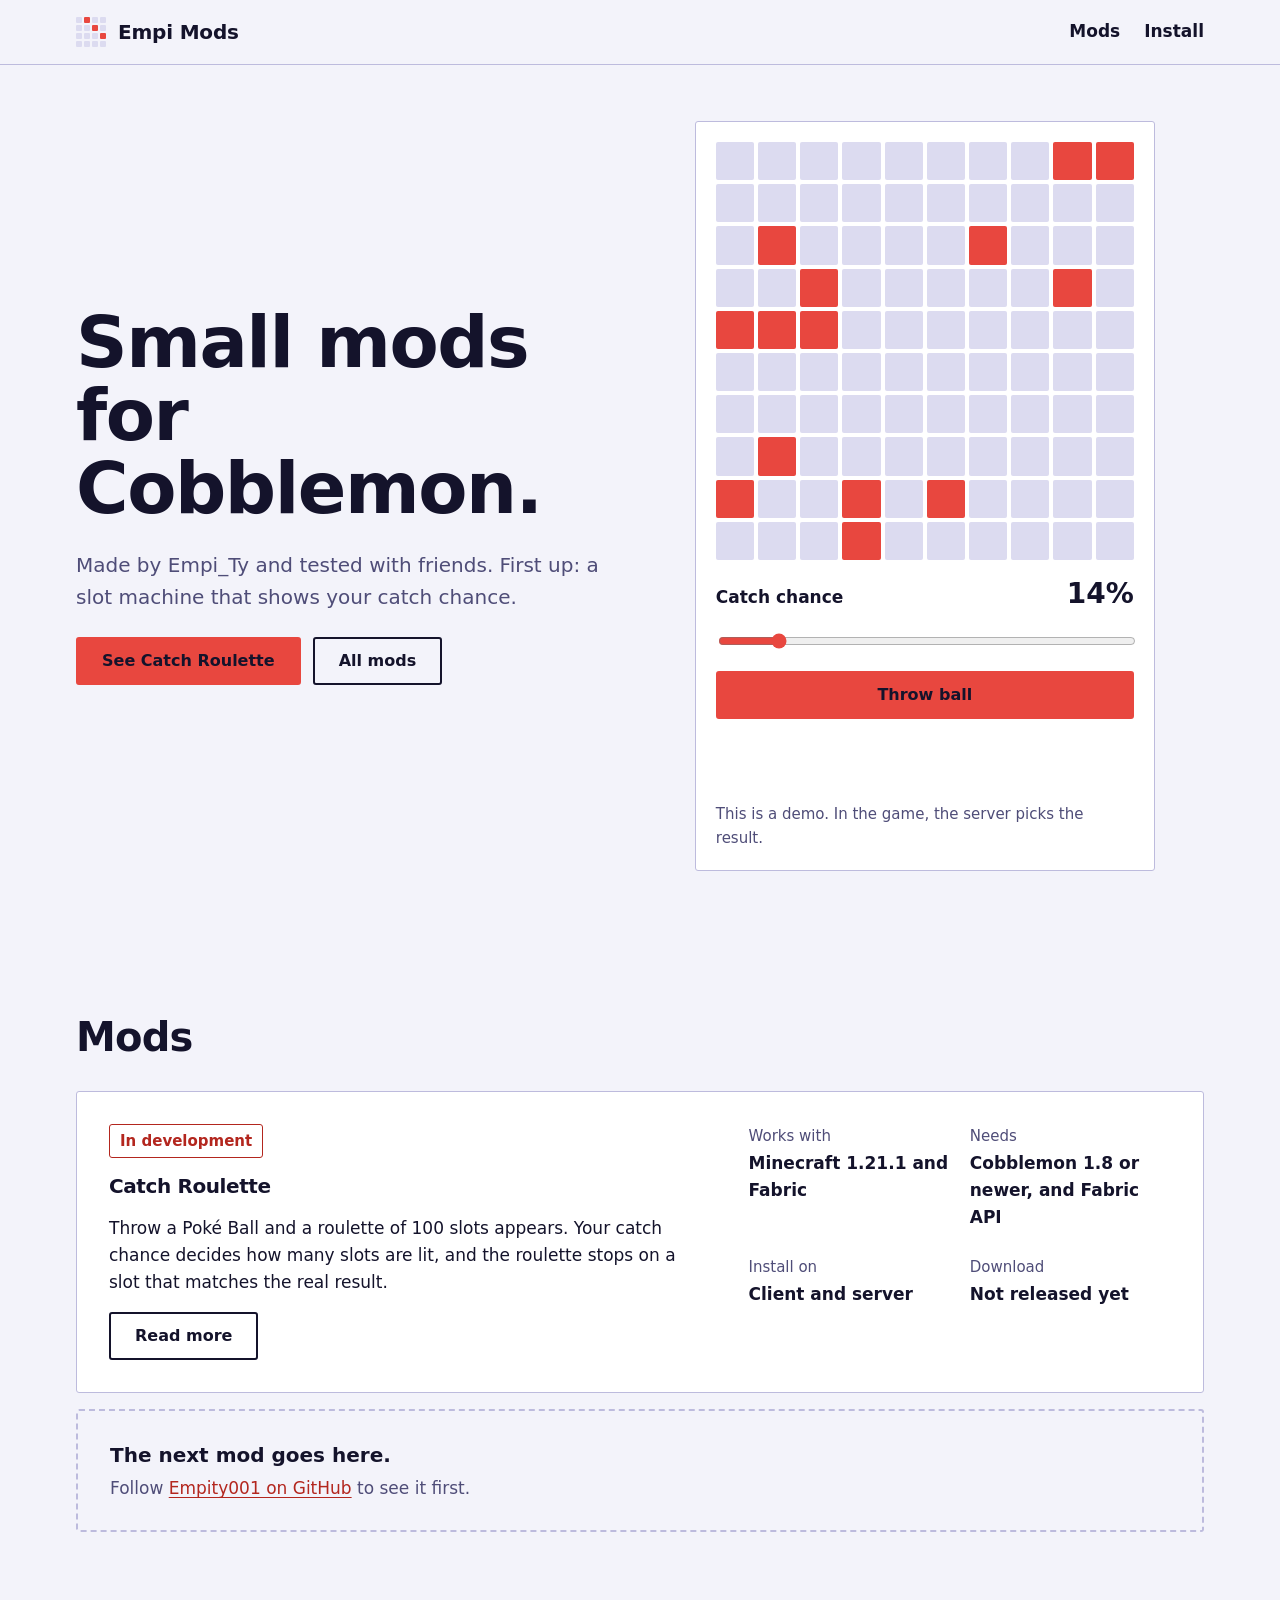
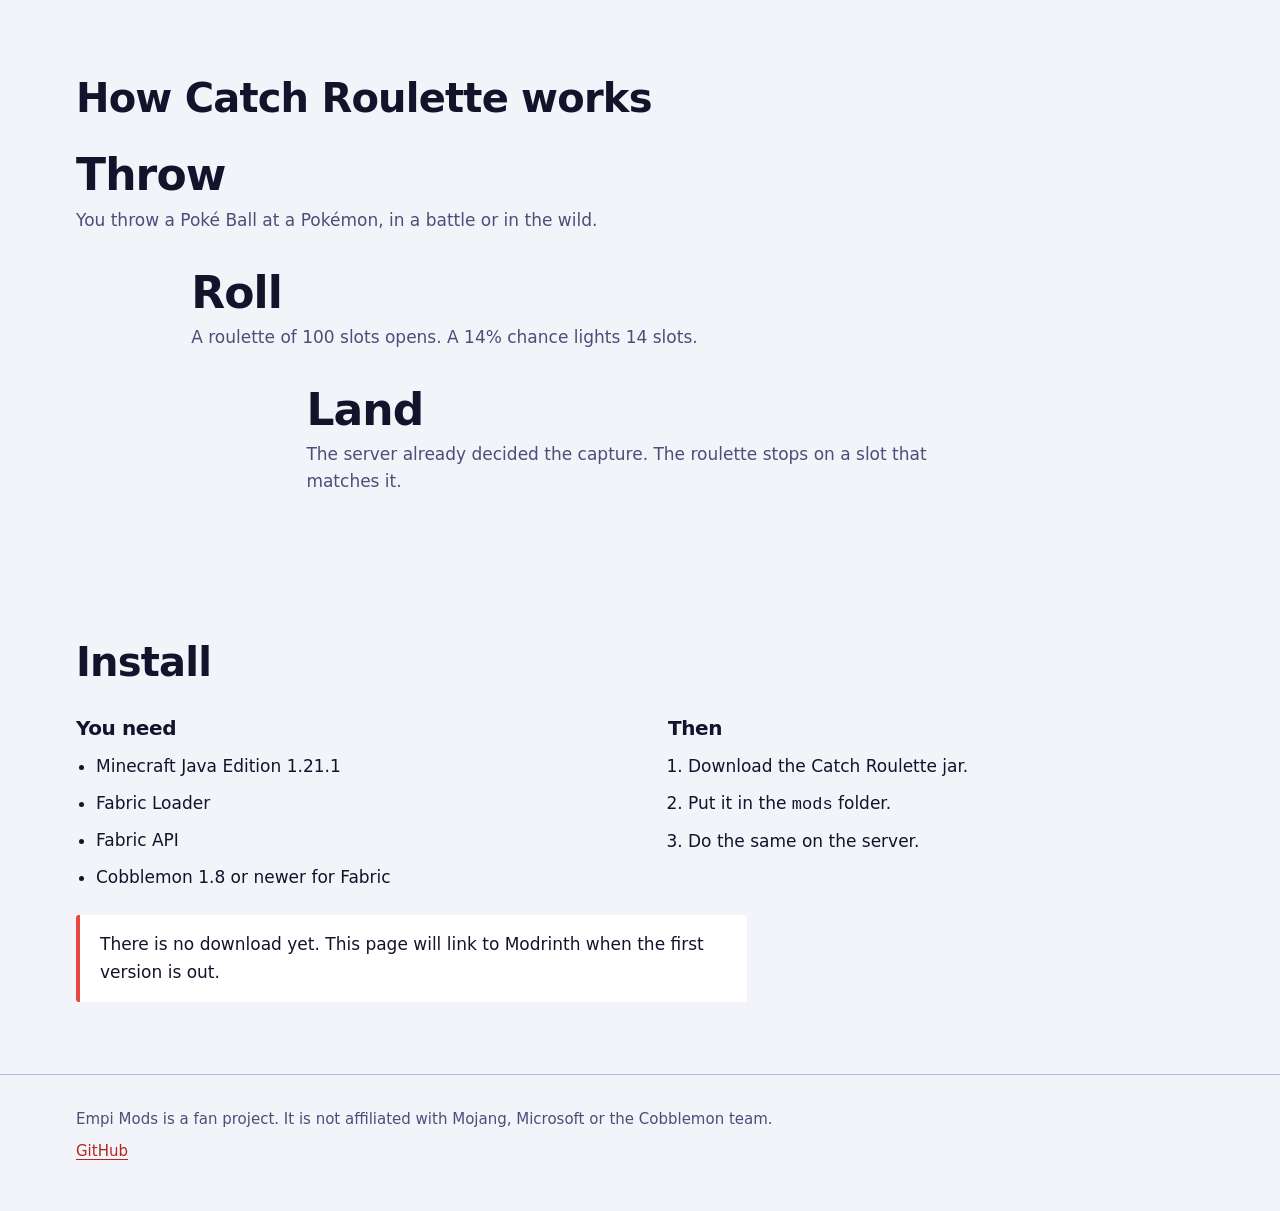
==== index.html @ 5851043d "Initial commit: Empi Mods static site Home, Catch Roulette page, shared CSS and the roulette demo.  " ====
<!doctype html>
<html lang="en">
<head>
  <meta charset="utf-8">
  <meta name="viewport" content="width=device-width, initial-scale=1">
  <title>Empi Mods</title>
  <meta name="description" content="Small Minecraft mods for Cobblemon, made by Empi_Ty and tested with friends.">
  <meta name="color-scheme" content="dark light">
  <link rel="stylesheet" href="css/site.css">
</head>
<body>
  <a class="skip" href="#main">Skip to content</a>

  <header class="nav">
    <div class="wrap nav__row">
      <a class="brand" href="index.html">
        <span class="brand__mark" aria-hidden="true"><i></i><i></i><i></i><i></i><i></i><i></i><i></i><i></i><i></i><i></i><i></i><i></i><i></i><i></i><i></i><i></i></span>
        Empi Mods
      </a>
      <nav aria-label="Main">
        <a href="#mods">Mods</a>
        <a href="#install">Install</a>
      </nav>
    </div>
  </header>

  <main id="main">
    <div class="wrap hero">
      <div class="hero__copy">
        <h1>Small mods for Cobblemon.</h1>
        <p class="lede">Made by Empi_Ty and tested with friends. First up: a slot machine that shows your catch chance.</p>
        <div class="actions">
          <a class="btn btn--primary" href="mods/catch-roulette.html">See Catch Roulette</a>
          <a class="btn" href="#mods">All mods</a>
        </div>
      </div>

      <div class="roulette" data-roulette>
        <div class="roulette__board" role="img" aria-label="Roulette with 100 slots, 14 of them lit"></div>
        <div class="roulette__panel">
          <div class="roulette__row">
            <label for="chance-home">Catch chance</label>
            <output for="chance-home">14%</output>
          </div>
          <input id="chance-home" type="range" min="1" max="100" value="14">
          <button class="btn btn--primary" type="button">Throw ball</button>
          <p class="roulette__result" aria-live="polite"></p>
          <p class="roulette__hint">This is a demo. In the game, the server picks the result.</p>
        </div>
      </div>
    </div>

    <section class="section" id="mods">
      <div class="wrap">
        <h2>Mods</h2>

        <article class="feature">
          <div class="feature__main">
            <span class="status">In development</span>
            <h3>Catch Roulette</h3>
            <p class="prose">Throw a Poké Ball and a roulette of 100 slots appears. Your catch chance decides how many slots are lit, and the roulette stops on a slot that matches the real result.</p>
            <a class="btn" href="mods/catch-roulette.html">Read more</a>
          </div>
          <dl class="facts">
            <div><dt>Works with</dt><dd>Minecraft 1.21.1 and Fabric</dd></div>
            <div><dt>Needs</dt><dd>Cobblemon 1.8 or newer, and Fabric API</dd></div>
            <div><dt>Install on</dt><dd>Client and server</dd></div>
            <div><dt>Download</dt><dd>Not released yet</dd></div>
          </dl>
        </article>

        <div class="next">
          <strong>The next mod goes here.</strong>
          <p class="muted">Follow <a href="https://github.com/Empity001">Empity001 on GitHub</a> to see it first.</p>
        </div>
      </div>
    </section>

    <section class="section" id="how">
      <div class="wrap">
        <h2>How Catch Roulette works</h2>
        <ol class="stairs">
          <li>
            <h3>Throw</h3>
            <p>You throw a Poké Ball at a Pokémon, in a battle or in the wild.</p>
          </li>
          <li>
            <h3>Roll</h3>
            <p>A roulette of 100 slots opens. A 14% chance lights 14 slots.</p>
          </li>
          <li>
            <h3>Land</h3>
            <p>The server already decided the capture. The roulette stops on a slot that matches it.</p>
          </li>
        </ol>
      </div>
    </section>

    <section class="section" id="install">
      <div class="wrap">
        <h2>Install</h2>
        <div class="install">
          <div>
            <h3>You need</h3>
            <ul>
              <li>Minecraft Java Edition 1.21.1</li>
              <li>Fabric Loader</li>
              <li>Fabric API</li>
              <li>Cobblemon 1.8 or newer for Fabric</li>
            </ul>
          </div>
          <div>
            <h3>Then</h3>
            <ol>
              <li>Download the Catch Roulette jar.</li>
              <li>Put it in the <code>mods</code> folder.</li>
              <li>Do the same on the server.</li>
            </ol>
          </div>
        </div>
        <p class="note">There is no download yet. This page will link to Modrinth when the first version is out.</p>
      </div>
    </section>
  </main>

  <footer class="footer">
    <div class="wrap">
      <p>Empi Mods is a fan project. It is not affiliated with Mojang, Microsoft or the Cobblemon team.</p>
      <p><a href="https://github.com/Empity001">GitHub</a></p>
    </div>
  </footer>

  <script src="js/roulette.js"></script>
</body>
</html>
---- css/site.css ----
/* Empi Mods: one theme per visitor (follows the system), one accent, one corner radius. */

:root {
  --bg: #14132b;
  --surface: #1d1c3d;
  --cell: #2b2a5a;
  --line: #3a386e;
  --text: #eceBf8;
  --muted: #b0aed2;
  --accent: #e8473f;
  --accent-ink: #14132b;
  --accent-text: #f0625a;
  --radius: 3px;
  --wrap: 1160px;
  --display: "Bahnschrift", "Arial Narrow", "Segoe UI", system-ui, sans-serif;
  --body: system-ui, -apple-system, "Segoe UI", Roboto, sans-serif;
  color-scheme: dark;
}

@media (prefers-color-scheme: light) {
  :root {
    --bg: #f3f3fa;
    --surface: #ffffff;
    --cell: #dcdbf0;
    --line: #bdbbdd;
    --text: #14132b;
    --muted: #4f4d78;
    --accent-text: #b3261e;
    color-scheme: light;
  }
}

*,
*::before,
*::after { box-sizing: border-box; }

html { scroll-behavior: smooth; }

body {
  margin: 0;
  background: var(--bg);
  color: var(--text);
  font-family: var(--body);
  font-size: 1.0625rem;
  line-height: 1.6;
  -webkit-font-smoothing: antialiased;
}

img, svg { max-width: 100%; }

a { color: var(--accent-text); text-underline-offset: 3px; }
a:hover { text-decoration-thickness: 2px; }

:focus-visible {
  outline: 3px solid var(--accent-text);
  outline-offset: 3px;
  border-radius: var(--radius);
}

.skip {
  position: absolute;
  left: 16px;
  top: -64px;
  padding: 8px 14px;
  background: var(--accent);
  color: var(--accent-ink);
  font-weight: 700;
  border-radius: var(--radius);
  z-index: 10;
}
.skip:focus { top: 12px; }

.wrap {
  width: 100%;
  max-width: var(--wrap);
  margin-inline: auto;
  padding-inline: 16px;
}

/* Navigation: always one line, 64px tall */

.nav {
  border-bottom: 1px solid var(--line);
}
.nav__row {
  display: flex;
  align-items: center;
  justify-content: space-between;
  height: 64px;
}
.nav nav { display: flex; gap: 24px; }
.nav nav a {
  color: var(--text);
  text-decoration: none;
  font-weight: 600;
}
.nav nav a:hover { color: var(--accent-text); }

.brand {
  display: inline-flex;
  align-items: center;
  gap: 12px;
  color: var(--text);
  text-decoration: none;
  font-family: var(--display);
  font-weight: 700;
  font-size: 1.25rem;
  letter-spacing: -0.01em;
}
.brand:hover { color: var(--text); }
.brand__mark {
  display: grid;
  grid-template-columns: repeat(4, 6px);
  gap: 2px;
}
.brand__mark i {
  width: 6px;
  height: 6px;
  background: var(--cell);
  border-radius: 1px;
}
.brand__mark i:nth-child(2),
.brand__mark i:nth-child(7),
.brand__mark i:nth-child(12) { background: var(--accent); }

/* Buttons */

.btn {
  display: inline-flex;
  align-items: center;
  justify-content: center;
  min-height: 48px;
  padding: 0 24px;
  border: 2px solid var(--text);
  border-radius: var(--radius);
  background: transparent;
  color: var(--text);
  font: 700 1rem/1 var(--body);
  text-decoration: none;
  white-space: nowrap;
  cursor: pointer;
  transition: transform 0.12s ease, background-color 0.12s ease;
}
.btn:hover { background: var(--surface); }
.btn:active { transform: translateY(1px) scale(0.98); }
.btn--primary {
  background: var(--accent);
  border-color: var(--accent);
  color: var(--accent-ink);
}
.btn--primary:hover { background: var(--accent); filter: brightness(1.08); }
.btn[disabled] { opacity: 0.55; cursor: progress; }

.actions { display: flex; flex-wrap: wrap; gap: 12px; }

/* Type */

h1, h2, h3 {
  font-family: var(--display);
  font-weight: 700;
  letter-spacing: -0.02em;
  margin: 0;
}
h1 { font-size: clamp(2.5rem, 5.6vw, 4.5rem); line-height: 1.02; }
h2 { font-size: clamp(1.75rem, 3.4vw, 2.5rem); line-height: 1.1; }
h3 { font-size: 1.25rem; line-height: 1.25; }
p { margin: 0; }
.lede { font-size: 1.25rem; color: var(--muted); max-width: 46ch; }
.prose { max-width: 62ch; }
.prose p + p { margin-top: 1em; }
.muted { color: var(--muted); }

/* Hero */

.hero {
  display: grid;
  grid-template-columns: minmax(0, 1.05fr) minmax(0, 0.95fr);
  gap: 56px;
  align-items: center;
  padding-block: 56px 72px;
}
.hero__copy { display: grid; gap: 24px; justify-items: start; }

/* Sections */

.section { padding-block: 72px; }
.section > .wrap > h2 { margin-bottom: 32px; }

/* Featured mod */

.feature {
  display: grid;
  grid-template-columns: minmax(0, 7fr) minmax(0, 5fr);
  gap: 48px;
  align-items: start;
  padding: 32px;
  background: var(--surface);
  border: 1px solid var(--line);
  border-radius: var(--radius);
}
.feature__main { display: grid; gap: 16px; justify-items: start; }
.status {
  display: inline-block;
  padding: 4px 10px;
  border: 1px solid var(--accent-text);
  border-radius: var(--radius);
  color: var(--accent-text);
  font-weight: 700;
  font-size: 0.9375rem;
}
.facts { display: grid; grid-template-columns: 1fr 1fr; gap: 24px 20px; margin: 0; }
.facts div { display: grid; gap: 2px; align-content: start; }
.facts dt { color: var(--muted); font-size: 0.9375rem; }
.facts dd { margin: 0; font-weight: 600; }

.next {
  margin-top: 16px;
  padding: 28px 32px;
  border: 2px dashed var(--line);
  border-radius: var(--radius);
  display: grid;
  gap: 4px;
}
.next strong { font-family: var(--display); font-size: 1.25rem; }

/* How it works: a staircase, because it is a sequence */

.stairs { display: grid; gap: 36px; }
.stairs li { list-style: none; max-width: 60ch; }
.stairs { padding: 0; margin: 0; }
.stairs h3 { font-size: clamp(1.75rem, 3.6vw, 2.75rem); line-height: 1.05; }
.stairs p { margin-top: 8px; color: var(--muted); }
.stairs li:nth-child(2) { margin-left: clamp(0px, 9vw, 140px); }
.stairs li:nth-child(3) { margin-left: clamp(0px, 18vw, 280px); }

/* Install */

.install {
  display: grid;
  grid-template-columns: minmax(0, 1fr) minmax(0, 1fr);
  gap: 56px;
}
.install h3 { margin-bottom: 12px; }
.install ol, .install ul { margin: 0; padding-left: 1.25rem; display: grid; gap: 10px; }
.note {
  margin-top: 24px;
  padding: 16px 20px;
  border-left: 4px solid var(--accent);
  background: var(--surface);
  border-radius: var(--radius);
  max-width: 62ch;
}

/* Mod page */

.mod-head { display: grid; gap: 16px; justify-items: start; padding-block: 48px 32px; }
.crumb { color: var(--muted); font-size: 0.9375rem; }
.demo-block {
  display: grid;
  grid-template-columns: minmax(0, 1fr);
  justify-items: center;
  padding-block: 16px 56px;
}
.limits { display: grid; gap: 14px; max-width: 62ch; margin: 0; padding-left: 1.25rem; }
.empty {
  padding: 24px 28px;
  border: 2px dashed var(--line);
  border-radius: var(--radius);
  max-width: 62ch;
}

/* Footer */

.footer {
  border-top: 1px solid var(--line);
  padding-block: 32px 48px;
  color: var(--muted);
  font-size: 0.9375rem;
}
.footer .wrap { display: grid; gap: 8px; }

/* Roulette */

.roulette {
  display: grid;
  gap: 20px;
  width: 100%;
  max-width: 460px;
  padding: 20px;
  background: var(--surface);
  border: 1px solid var(--line);
  border-radius: var(--radius);
}
.roulette__board {
  display: grid;
  grid-template-columns: repeat(10, 1fr);
  gap: 4px;
}
.roulette__cell {
  aspect-ratio: 1;
  background: var(--cell);
  border-radius: 2px;
  transition: background-color 0.18s ease;
}
.roulette__cell.is-caught { background: var(--accent); }
.roulette__cell.is-lit { background: var(--text); box-shadow: 0 0 0 2px var(--text); z-index: 1; }
.roulette__cell.is-caught.is-lit { background: var(--accent); box-shadow: 0 0 0 3px var(--text); }
.roulette__cell.is-final { box-shadow: 0 0 0 3px var(--text); background: var(--text); }
.roulette__cell.is-caught.is-final { background: var(--accent); }

.roulette__panel { display: grid; gap: 14px; }
.roulette__row { display: flex; align-items: baseline; justify-content: space-between; gap: 12px; }
.roulette__row label { font-weight: 600; }
.roulette__row output {
  font-family: var(--display);
  font-weight: 700;
  font-size: 1.75rem;
  line-height: 1;
}
.roulette input[type="range"] { width: 100%; accent-color: var(--accent); height: 28px; }
.roulette__result { min-height: 3.2em; font-weight: 600; }
.roulette__hint { color: var(--muted); font-size: 0.9375rem; }

/* Narrow screens: everything collapses to one column */

@media (max-width: 880px) {
  .hero { grid-template-columns: 1fr; gap: 40px; padding-block: 40px 56px; }
  .feature { grid-template-columns: 1fr; gap: 32px; padding: 24px; }
  .install { grid-template-columns: 1fr; gap: 40px; }
  .section { padding-block: 56px; }
  .stairs li:nth-child(2), .stairs li:nth-child(3) { margin-left: 0; }
  .btn { white-space: normal; text-align: center; }
}

@media (max-width: 420px) {
  .facts { grid-template-columns: 1fr; }
  .roulette { padding: 14px; }
  .nav nav { gap: 16px; }
}

@media (prefers-reduced-motion: reduce) {
  html { scroll-behavior: auto; }
  *, *::before, *::after { transition: none !important; animation: none !important; }
}
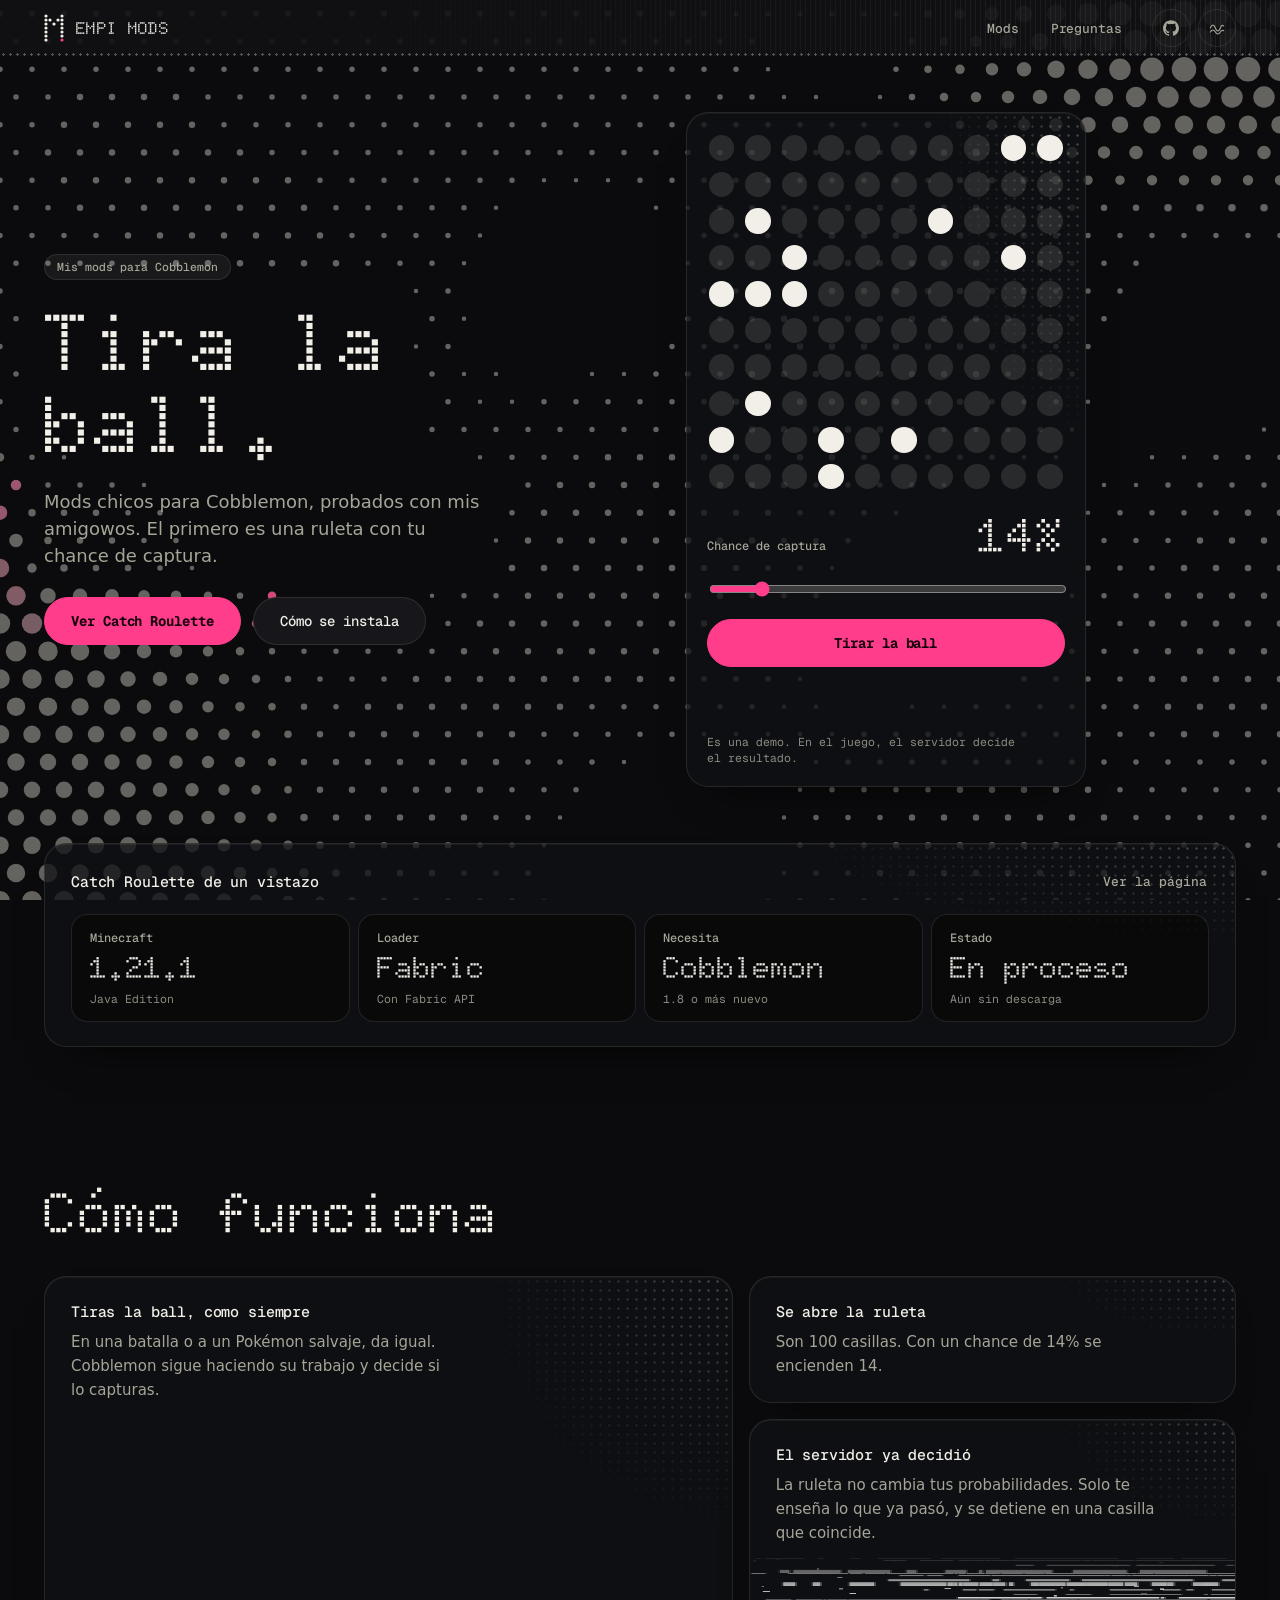
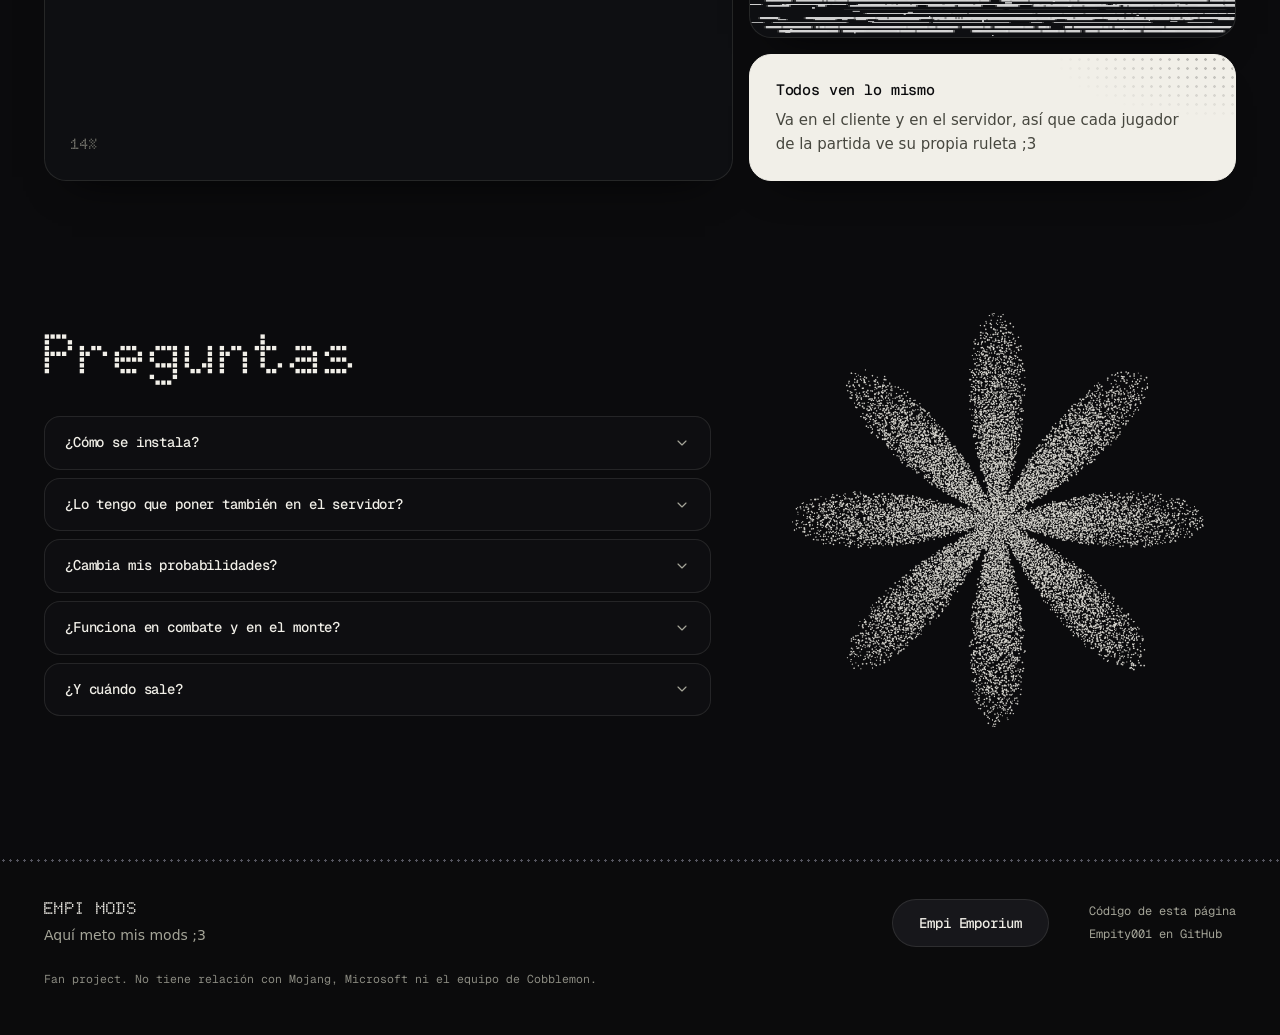
==== commit 6302159b: "Restyle the site with the Empi Proof Bench system from Empi Emporium Reuse its stylesheet, fonts, do" ====
--- a/index.html
+++ b/index.html
@@ -1,135 +1,171 @@
 <!doctype html>
-<html lang="en">
+<html lang="es">
 <head>
-  <meta charset="utf-8">
-  <meta name="viewport" content="width=device-width, initial-scale=1">
-  <title>Empi Mods</title>
-  <meta name="description" content="Small Minecraft mods for Cobblemon, made by Empi_Ty and tested with friends.">
-  <meta name="color-scheme" content="dark light">
-  <link rel="stylesheet" href="css/site.css">
+    <meta charset="utf-8">
+    <meta name="viewport" content="width=device-width, initial-scale=1">
+    <title>Empi Mods</title>
+    <meta name="description" content="Mods chicos para Cobblemon, hechos por Empi y probados con sus amigowos. El primero: una ruleta con tu chance de captura.">
+    <meta name="theme-color" content="#0b0b0d">
+    <meta property="og:type" content="website">
+    <meta property="og:title" content="Empi Mods">
+    <meta property="og:description" content="Mods chicos para Cobblemon, hechos por Empi y probados con sus amigowos.">
+    <link rel="icon" href="favicon.svg" type="image/svg+xml">
+    <link rel="preload" href="fonts/Doto.woff2" as="font" type="font/woff2" crossorigin>
+    <link rel="stylesheet" href="css/style.css">
+    <link rel="stylesheet" href="css/mods.css">
+    <!-- Decides "vivo" or "tranquilo" before the first paint, so nothing flashes: the visitor's own choice, else the system's reduced-motion setting. -->
+    <script>try { var m = localStorage.getItem('empi.motion'); document.documentElement.dataset.motion = (m ? m === 'alive' : !matchMedia('(prefers-reduced-motion: reduce)').matches) ? 'alive' : 'calm' } catch (e) { document.documentElement.dataset.motion = 'alive' }</script>
 </head>
 <body>
-  <a class="skip" href="#main">Skip to content</a>
+    <a class="skip" href="#mods">Ir al contenido</a>
+    <canvas id="life" aria-hidden="true"></canvas>
+    <p class="sr-only" id="dlStatus" role="status"></p>
 
-  <header class="nav">
-    <div class="wrap nav__row">
-      <a class="brand" href="index.html">
-        <span class="brand__mark" aria-hidden="true"><i></i><i></i><i></i><i></i><i></i><i></i><i></i><i></i><i></i><i></i><i></i><i></i><i></i><i></i><i></i><i></i></span>
-        Empi Mods
-      </a>
-      <nav aria-label="Main">
-        <a href="#mods">Mods</a>
-        <a href="#install">Install</a>
-      </nav>
-    </div>
-  </header>
+    <header class="topbar">
+        <a class="brand" href="index.html" aria-label="Empi Mods, inicio">
+            <!-- a dot-matrix M; one dot lit -->
+            <svg class="logo" viewBox="0 0 20 28" aria-hidden="true" fill="currentColor">
+                <g><circle cx="2" cy="2" r="1.6"/><circle cx="2" cy="6" r="1.6"/><circle cx="2" cy="10" r="1.6"/><circle cx="2" cy="14" r="1.6"/><circle cx="2" cy="18" r="1.6"/><circle cx="2" cy="22" r="1.6"/><circle cx="2" cy="26" r="1.6"/>
+                <circle cx="18" cy="2" r="1.6"/><circle cx="18" cy="6" r="1.6"/><circle cx="18" cy="10" r="1.6"/><circle cx="18" cy="14" r="1.6"/><circle cx="18" cy="18" r="1.6"/><circle cx="18" cy="22" r="1.6"/>
+                <circle cx="6" cy="6" r="1.6"/><circle cx="10" cy="10" r="1.6"/><circle cx="14" cy="6" r="1.6"/></g>
+                <circle cx="18" cy="26" r="1.6" fill="#ff3d8b"/>
+            </svg>
+            <span>Empi Mods</span>
+        </a>
+        <nav class="nav" aria-label="Secciones">
+            <a href="#mods">Mods</a>
+            <a href="#preguntas">Preguntas</a>
+        </nav>
+        <a class="icon-btn" href="https://github.com/Empity001" target="_blank" rel="noopener" aria-label="Empity001 en GitHub" title="GitHub">
+            <svg class="i" viewBox="0 0 24 24" aria-hidden="true" fill="currentColor"><path d="M12 .297c-6.63 0-12 5.373-12 12 0 5.303 3.438 9.8 8.205 11.385.6.113.82-.258.82-.577 0-.285-.01-1.04-.015-2.04-3.338.724-4.042-1.61-4.042-1.61C4.422 18.07 3.633 17.7 3.633 17.7c-1.087-.744.084-.729.084-.729 1.205.084 1.838 1.236 1.838 1.236 1.07 1.835 2.809 1.305 3.495.998.108-.776.417-1.305.76-1.605-2.665-.3-5.466-1.332-5.466-5.93 0-1.31.465-2.38 1.235-3.22-.135-.303-.54-1.523.105-3.176 0 0 1.005-.322 3.3 1.23.96-.267 1.98-.399 3-.405 1.02.006 2.04.138 3 .405 2.28-1.552 3.285-1.23 3.285-1.23.645 1.653.24 2.873.12 3.176.765.84 1.23 1.91 1.23 3.22 0 4.61-2.805 5.625-5.475 5.92.42.36.81 1.096.81 2.22 0 1.606-.015 2.896-.015 3.286 0 .315.21.69.825.57C20.565 22.092 24 17.592 24 12.297c0-6.627-5.373-12-12-12"/></svg>
+        </a>
+        <button class="icon-btn" id="lifeBtn" type="button" aria-pressed="true" aria-label="Movimiento del fondo" title="Movimiento">
+            <svg class="i" viewBox="0 0 24 24" aria-hidden="true" fill="none" stroke="currentColor" stroke-width="1.75" stroke-linecap="round" stroke-linejoin="round"><path d="M2 12c2.5-6 5-6 7.5 0s5 6 7.5 0 3.5-4 5-3"/><path d="M2 18c2.5-4 5-4 7.5 0s5 4 7.5 0 3.5-2.5 5-2"/></svg>
+        </button>
+        <i class="progress" aria-hidden="true"></i>
+    </header>
 
-  <main id="main">
-    <div class="wrap hero">
-      <div class="hero__copy">
-        <h1>Small mods for Cobblemon.</h1>
-        <p class="lede">Made by Empi_Ty and tested with friends. First up: a slot machine that shows your catch chance.</p>
-        <div class="actions">
-          <a class="btn btn--primary" href="mods/catch-roulette.html">See Catch Roulette</a>
-          <a class="btn" href="#mods">All mods</a>
+    <main>
+        <section class="hero wrap" id="inicio">
+            <div class="hero-copy">
+                <p class="chip rise" style="--i:0">Mis mods para Cobblemon</p>
+                <h1 class="hero-title mid rise" style="--i:1" aria-label="Tira la ball." data-quiet><span class="line">Tira la</span> <span class="line">ball.</span></h1>
+                <p class="hero-sub rise" style="--i:2" data-quiet>Mods chicos para Cobblemon, probados con mis amigowos. El primero es una ruleta con tu chance de captura.</p>
+                <div class="hero-actions rise" style="--i:3">
+                    <a class="btn primary big" href="mods/catch-roulette.html"><span class="btn-label"><span class="l1">Ver Catch Roulette</span></span></a>
+                    <a class="btn big" href="#preguntas">Cómo se instala</a>
+                </div>
+            </div>
+
+            <div class="hero-demo rise" style="--i:2">
+                <div class="module roulette" data-roulette>
+                    <div class="roulette__board" role="img" aria-label="Ruleta de 100 casillas, 14 encendidas"></div>
+                    <div class="roulette__panel">
+                        <div class="roulette__row">
+                            <label for="chance-home">Chance de captura</label>
+                            <output for="chance-home">14%</output>
+                        </div>
+                        <input id="chance-home" type="range" min="1" max="100" value="14">
+                        <button class="btn primary big" type="button">Tirar la ball</button>
+                        <p class="roulette__result" aria-live="polite"></p>
+                        <p class="roulette__hint">Es una demo. En el juego, el servidor decide el resultado.</p>
+                    </div>
+                </div>
+            </div>
+        </section>
+
+        <section class="facts wrap reveal" id="mods" aria-labelledby="factsTitle">
+            <div class="module">
+                <div class="module-head">
+                    <h2 id="factsTitle">Catch Roulette de un vistazo</h2>
+                    <a class="link" href="mods/catch-roulette.html">Ver la página</a>
+                </div>
+                <dl class="tiles">
+                    <div class="tile"><dt>Minecraft</dt><dd class="num">1.21.1</dd><small>Java Edition</small></div>
+                    <div class="tile"><dt>Loader</dt><dd class="num">Fabric</dd><small>Con Fabric API</small></div>
+                    <div class="tile"><dt>Necesita</dt><dd class="num">Cobblemon</dd><small>1.8 o más nuevo</small></div>
+                    <div class="tile"><dt>Estado</dt><dd class="num">En proceso</dd><small>Aún sin descarga</small></div>
+                </dl>
+            </div>
+        </section>
+
+        <section class="what wrap" id="como" aria-labelledby="whatTitle">
+            <h2 class="display reveal" id="whatTitle" data-quiet>Cómo funciona</h2>
+            <div class="bento">
+                <article class="module tile-a reveal" style="--i:0">
+                    <div class="tile-text" data-quiet>
+                        <h3>Tiras la ball, como siempre</h3>
+                        <p>En una batalla o a un Pokémon salvaje, da igual. Cobblemon sigue haciendo su trabajo y decide si lo capturas.</p>
+                    </div>
+                    <p class="big-num" aria-hidden="true">14<span>%</span></p>
+                </article>
+                <article class="module tile-b reveal" style="--i:1">
+                    <div data-quiet>
+                        <h3>Se abre la ruleta</h3>
+                        <p>Son 100 casillas. Con un chance de 14% se encienden 14.</p>
+                    </div>
+                </article>
+                <article class="module tile-c reveal" style="--i:2">
+                    <div data-quiet>
+                        <h3>El servidor ya decidió</h3>
+                        <p>La ruleta no cambia tus probabilidades. Solo te enseña lo que ya pasó, y se detiene en una casilla que coincide.</p>
+                    </div>
+                </article>
+                <article class="module tile-d reveal" style="--i:3">
+                    <div data-quiet>
+                        <h3>Todos ven lo mismo</h3>
+                        <p>Va en el cliente y en el servidor, así que cada jugador de la partida ve su propia ruleta ;3</p>
+                    </div>
+                </article>
+            </div>
+        </section>
+
+        <section class="faq wrap" id="preguntas" aria-labelledby="faqTitle">
+            <div class="faq-list">
+                <h2 class="display reveal" id="faqTitle" data-quiet>Preguntas</h2>
+                <details class="q reveal" style="--i:0" data-quiet>
+                    <summary>¿Cómo se instala?</summary>
+                    <p>Necesitas Minecraft Java 1.21.1 con Fabric Loader, Fabric API y Cobblemon 1.8 o más nuevo. Bajas el jar de Catch Roulette y lo metes en la carpeta mods. Todavía no sale la primera versión: cuando salga, el botón de descarga aparece aquí.</p>
+                </details>
+                <details class="q reveal" style="--i:1" data-quiet>
+                    <summary>¿Lo tengo que poner también en el servidor?</summary>
+                    <p>Sí, va en los dos lados. El servidor calcula tu chance y manda el resultado; cada jugador lo ve en su pantalla. Si falta en uno de los dos, no sale la ruleta pero el juego sigue normal.</p>
+                </details>
+                <details class="q reveal" style="--i:2" data-quiet>
+                    <summary>¿Cambia mis probabilidades?</summary>
+                    <p>Nop. Cobblemon decide la captura como siempre. La ruleta solo te enseña lo que ya pasó.</p>
+                </details>
+                <details class="q reveal" style="--i:3" data-quiet>
+                    <summary>¿Funciona en combate y en el monte?</summary>
+                    <p>Sí. Sale cuando tiras la ball a un Pokémon salvaje y también durante una batalla.</p>
+                </details>
+                <details class="q reveal" style="--i:4" data-quiet>
+                    <summary>¿Y cuándo sale?</summary>
+                    <p>Todavía lo estoy armando. Ya tiene su página, pero falta que corra dentro de Cobblemon. Cuando esté listo, aquí va el enlace a Modrinth.</p>
+                </details>
+            </div>
+            <div class="faq-art" aria-hidden="true"><img src="art/flower.png" alt="" width="650" height="650" loading="lazy"></div>
+        </section>
+    </main>
+
+    <footer class="foot" id="pie">
+        <div class="wrap foot-grid">
+            <div class="foot-brand" data-quiet>
+                <p class="foot-name">Empi Mods</p>
+                <p class="foot-line">Aquí meto mis mods ;3</p>
+            </div>
+            <a class="btn big" href="https://empity001.github.io/Empi-Emporium/">Empi Emporium</a>
+            <nav class="foot-links" data-quiet aria-label="Enlaces">
+                <a href="https://github.com/Empity001/Empi-Mods" target="_blank" rel="noopener">Código de esta página</a>
+                <a href="https://github.com/Empity001" target="_blank" rel="noopener">Empity001 en GitHub</a>
+            </nav>
         </div>
-      </div>
+        <p class="wrap foot-note" data-quiet>Fan project. No tiene relación con Mojang, Microsoft ni el equipo de Cobblemon.</p>
+    </footer>
 
-      <div class="roulette" data-roulette>
-        <div class="roulette__board" role="img" aria-label="Roulette with 100 slots, 14 of them lit"></div>
-        <div class="roulette__panel">
-          <div class="roulette__row">
-            <label for="chance-home">Catch chance</label>
-            <output for="chance-home">14%</output>
-          </div>
-          <input id="chance-home" type="range" min="1" max="100" value="14">
-          <button class="btn btn--primary" type="button">Throw ball</button>
-          <p class="roulette__result" aria-live="polite"></p>
-          <p class="roulette__hint">This is a demo. In the game, the server picks the result.</p>
-        </div>
-      </div>
-    </div>
-
-    <section class="section" id="mods">
-      <div class="wrap">
-        <h2>Mods</h2>
-
-        <article class="feature">
-          <div class="feature__main">
-            <span class="status">In development</span>
-            <h3>Catch Roulette</h3>
-            <p class="prose">Throw a Poké Ball and a roulette of 100 slots appears. Your catch chance decides how many slots are lit, and the roulette stops on a slot that matches the real result.</p>
-            <a class="btn" href="mods/catch-roulette.html">Read more</a>
-          </div>
-          <dl class="facts">
-            <div><dt>Works with</dt><dd>Minecraft 1.21.1 and Fabric</dd></div>
-            <div><dt>Needs</dt><dd>Cobblemon 1.8 or newer, and Fabric API</dd></div>
-            <div><dt>Install on</dt><dd>Client and server</dd></div>
-            <div><dt>Download</dt><dd>Not released yet</dd></div>
-          </dl>
-        </article>
-
-        <div class="next">
-          <strong>The next mod goes here.</strong>
-          <p class="muted">Follow <a href="https://github.com/Empity001">Empity001 on GitHub</a> to see it first.</p>
-        </div>
-      </div>
-    </section>
-
-    <section class="section" id="how">
-      <div class="wrap">
-        <h2>How Catch Roulette works</h2>
-        <ol class="stairs">
-          <li>
-            <h3>Throw</h3>
-            <p>You throw a Poké Ball at a Pokémon, in a battle or in the wild.</p>
-          </li>
-          <li>
-            <h3>Roll</h3>
-            <p>A roulette of 100 slots opens. A 14% chance lights 14 slots.</p>
-          </li>
-          <li>
-            <h3>Land</h3>
-            <p>The server already decided the capture. The roulette stops on a slot that matches it.</p>
-          </li>
-        </ol>
-      </div>
-    </section>
-
-    <section class="section" id="install">
-      <div class="wrap">
-        <h2>Install</h2>
-        <div class="install">
-          <div>
-            <h3>You need</h3>
-            <ul>
-              <li>Minecraft Java Edition 1.21.1</li>
-              <li>Fabric Loader</li>
-              <li>Fabric API</li>
-              <li>Cobblemon 1.8 or newer for Fabric</li>
-            </ul>
-          </div>
-          <div>
-            <h3>Then</h3>
-            <ol>
-              <li>Download the Catch Roulette jar.</li>
-              <li>Put it in the <code>mods</code> folder.</li>
-              <li>Do the same on the server.</li>
-            </ol>
-          </div>
-        </div>
-        <p class="note">There is no download yet. This page will link to Modrinth when the first version is out.</p>
-      </div>
-    </section>
-  </main>
-
-  <footer class="footer">
-    <div class="wrap">
-      <p>Empi Mods is a fan project. It is not affiliated with Mojang, Microsoft or the Cobblemon team.</p>
-      <p><a href="https://github.com/Empity001">GitHub</a></p>
-    </div>
-  </footer>
-
-  <script src="js/roulette.js"></script>
+    <script src="js/field.js" defer></script>
+    <script src="js/motion.js" defer></script>
+    <script src="js/roulette.js" defer></script>
+    <script src="js/site.js" defer></script>
 </body>
 </html>
--- a/css/style.css
+++ b/css/style.css
@@ -0,0 +1,418 @@
+/* Empi Emporium: the Empi Proof Bench, on the web. Near-black ground, paper-white marks, halftone dots as tone, one pink accent that
+   marks the next action (here: the download). Same tokens, type and modules as Empi Publisher and Empi Launcher (see DESIGN.md in
+   Empity001/EmpiLauncher). Dark only, on purpose: the darkroom is the brand.
+   Motion is alive but budgeted (js/field.js): a dot field behind the page, arrivals that rise in, a tear when something changes.
+   The visible switch (top right) and prefers-reduced-motion make all of it calm. Only transform and opacity animate. */
+
+@font-face { font-family: 'Doto'; src: url('../fonts/Doto.woff2') format('woff2'); font-weight: 100 900; font-display: swap; }
+@font-face { font-family: 'Geist Mono'; src: url('../fonts/GeistMono.woff2') format('woff2'); font-weight: 400 700; font-display: swap; }
+
+:root {
+    color-scheme: dark;
+
+    --well: #060607;
+    --bg: #0b0b0d;
+    --surface: #111114;
+    --surface-2: #18181c;
+    --line: #24242a;
+    --line-strong: #3b3b44;
+    --dot: #55555f;
+
+    --text: #f1efe8;
+    --text-2: #a5a598;
+    --text-3: #8b8b81;
+    --paper-ink: #47473f;
+
+    --accent: #ff3d8b;
+    --accent-hover: #ff6aa6;
+    --accent-ink: #16030c;
+    --split-r: #ff2a4a;
+    --split-c: #33e6ff;
+    --danger: #ff6a4d;
+
+    --module: rgb(17 18 21 / .76);
+    --hair: rgb(241 239 232 / .1);
+    --hair-strong: rgb(241 239 232 / .22);
+
+    --r-module: 22px;
+    --r-tile: 16px;
+
+    --font-ui: 'Segoe UI Variable Text', 'Segoe UI', system-ui, -apple-system, sans-serif;
+    --font-dot: 'Doto', 'Cascadia Mono', Consolas, monospace;
+    --font-mono: 'Geist Mono', 'Cascadia Mono', Consolas, monospace;
+
+    --ease: cubic-bezier(.2, .9, .2, 1);
+    --ease-out: cubic-bezier(.16, 1, .3, 1);
+    --spring: cubic-bezier(.34, 1.56, .64, 1);
+    --dotted: radial-gradient(circle, var(--dot) 1px, transparent 1.4px) 0 0 / 7px 3px repeat-x;
+    --topbar-h: 56px;
+}
+
+* { box-sizing: border-box; }
+[hidden] { display: none !important; }
+html { background: var(--bg); scroll-behavior: smooth; scroll-padding-top: calc(var(--topbar-h) + 16px); scrollbar-color: var(--line-strong) transparent; }
+body { margin: 0; color: var(--text); font: 16px/1.55 var(--font-ui); -webkit-font-smoothing: antialiased; overflow-x: hidden; }
+::selection { background: var(--accent); color: var(--accent-ink); }
+:focus-visible { outline: 2px solid var(--accent); outline-offset: 3px; }
+h1, h2, h3, h4, p, figure, dl, dd { margin: 0; }
+h1, h2, h3 { text-wrap: balance; }
+p { text-wrap: pretty; }
+a { color: inherit; }
+img { display: block; max-width: 100%; height: auto; }
+.i { width: 16px; height: 16px; flex: none; }
+.num { font-variant-numeric: tabular-nums; }
+
+.wrap { width: 100%; max-width: 1240px; margin: 0 auto; padding: 0 24px; }
+
+.skip { position: absolute; left: 12px; top: -60px; z-index: 20; padding: 10px 16px; border-radius: 999px; background: var(--text); color: var(--bg); font: 600 13px/1 var(--font-mono); text-decoration: none; }
+.skip:focus { top: 8px; }
+
+/* The dot field: one fixed canvas behind everything (js/field.js). Before it paints, and without JavaScript, two static plates stand in. */
+#life { position: fixed; inset: 0; z-index: -1; pointer-events: none; }
+html:not([data-field]) body::before {
+    content: ''; position: fixed; z-index: -1; pointer-events: none; left: 0; bottom: 0; width: 340px; height: 360px;
+    background: url('../art/field.png') left bottom / 340px auto no-repeat; opacity: .6;
+    -webkit-mask-image: linear-gradient(to top, #000 35%, transparent 100%), linear-gradient(to right, #000 60%, transparent 100%);
+    -webkit-mask-composite: source-in;
+    mask-image: linear-gradient(to top, #000 35%, transparent 100%), linear-gradient(to right, #000 60%, transparent 100%);
+    mask-composite: intersect;
+}
+
+/* ------------------------------------------------------------ the tear: a glitch, only when something changes */
+@keyframes tear {
+    0%   { transform: none; clip-path: inset(0); text-shadow: none; }
+    15%  { transform: translateX(-3px); clip-path: inset(0 0 62% 0); text-shadow: 2px 0 var(--split-r), -2px 0 var(--split-c); }
+    30%  { transform: translateX(4px); clip-path: inset(38% 0 30% 0); }
+    45%  { transform: translateX(-2px); clip-path: inset(70% 0 0 0); text-shadow: -2px 0 var(--split-r), 2px 0 var(--split-c); }
+    60%  { transform: translateX(2px); clip-path: inset(12% 0 55% 0); }
+    80%  { transform: translateX(-1px); clip-path: inset(0); text-shadow: 1px 0 var(--split-r), -1px 0 var(--split-c); }
+    100% { transform: none; clip-path: inset(0); text-shadow: none; }
+}
+.tear { animation: tear .26s steps(1, end) 1; }
+@keyframes split {
+    0%, 100% { text-shadow: none; }
+    25% { text-shadow: 2px 0 var(--split-r), -2px 0 var(--split-c); }
+    50% { text-shadow: -2px 0 var(--split-r), 2px 0 var(--split-c); }
+    75% { text-shadow: 1px 0 var(--split-r), -1px 0 var(--split-c); }
+}
+
+/* ------------------------------------------------------------ top bar */
+.topbar {
+    position: sticky; top: 0; z-index: 10; height: var(--topbar-h);
+    display: flex; align-items: center; gap: 8px; padding: 0 max(24px, calc((100vw - 1240px) / 2 + 24px));
+    background: rgb(17 17 20 / .9);
+}
+.topbar::before {   /* ribbed glass: fine vertical lines that fade in from the left */
+    content: ''; position: absolute; inset: 0; pointer-events: none;
+    background: repeating-linear-gradient(90deg, rgb(241 239 232 / .07) 0 1px, transparent 1px 5px);
+    -webkit-mask-image: linear-gradient(90deg, transparent 20%, #000 100%);
+    mask-image: linear-gradient(90deg, transparent 20%, #000 100%);
+}
+.topbar::after { content: ''; position: absolute; left: 0; right: 0; bottom: 0; height: 3px; background: var(--dotted); }
+.topbar > * { position: relative; }
+.brand { display: flex; align-items: center; gap: 12px; margin-right: auto; text-decoration: none; font: 800 17px/1 var(--font-dot); letter-spacing: .02em; text-transform: uppercase; white-space: nowrap; }
+.logo { width: 20px; height: 28px; flex: none; color: var(--text); }
+.nav { display: flex; gap: 4px; margin-right: 8px; }
+.nav a { padding: 9px 14px; border-radius: 999px; font: 500 13px/1 var(--font-mono); letter-spacing: -.005em; color: var(--text-2); text-decoration: none; transition: color .2s var(--ease), background .2s var(--ease); }
+.nav a:hover { color: var(--text); background: rgb(255 255 255 / .07); }
+.icon-btn {
+    display: grid; place-items: center; width: 38px; height: 38px; padding: 0; border-radius: 50%; cursor: pointer;
+    background: none; border: 1px solid var(--hair); color: var(--text-2);
+    transition: background .2s var(--ease), color .2s var(--ease), transform .5s var(--spring);
+}
+.icon-btn:hover { color: var(--text); background: rgb(255 255 255 / .07); }
+.icon-btn[aria-pressed=false] { color: var(--text-3); }
+.icon-btn:active { transform: scale(.94); }
+
+/* ------------------------------------------------------------ buttons and chips: pills */
+.btn {
+    display: inline-flex; align-items: center; justify-content: center; gap: 10px; white-space: nowrap; cursor: pointer; text-decoration: none;
+    padding: 11px 18px; border-radius: 999px; border: 1px solid var(--hair); background: #17171b; color: var(--text);
+    font: 500 13px/1 var(--font-mono); letter-spacing: -.005em;
+    transition: background .2s var(--ease), border-color .2s var(--ease), transform .45s var(--spring);
+}
+.btn:hover { background: #222228; border-color: var(--hair-strong); animation: split .2s steps(1, end) 1; transform: translateY(-1px); }
+.btn:active { transform: scale(.97); transition-duration: .06s; }
+.btn.big { padding: 16px 26px; font-size: 14px; }
+.btn.primary {
+    position: relative; overflow: hidden; background: var(--accent); border-color: var(--accent); color: var(--accent-ink); font-weight: 700;
+    transform: translate(var(--mx, 0px), var(--my, 0px));
+    transition: background .12s var(--ease), transform .3s var(--ease-out);
+}
+.btn.primary:hover { background: var(--accent-hover); border-color: var(--accent-hover); transform: translate(var(--mx, 0px), calc(var(--my, 0px) - 1px)); }
+.btn.primary:active { transform: translate(var(--mx, 0px), var(--my, 0px)) scale(.97); }
+.btn.primary::before { content: ''; position: absolute; inset: 0; pointer-events: none; background: linear-gradient(100deg, transparent 32%, rgb(255 255 255 / .38) 50%, transparent 68%); transform: translateX(-130%); }
+.btn.primary:hover::before { transform: translateX(130%); transition: transform .8s var(--ease-out); }
+.btn-label { position: relative; display: inline-grid; overflow: hidden; }
+.btn-label > span { grid-area: 1 / 1; text-align: center; transition: transform .45s var(--ease-out), opacity .3s var(--ease); }
+.btn-label .l2 { transform: translateY(120%); opacity: 0; }
+.btn.done .l1 { transform: translateY(-120%); opacity: 0; }
+.btn.done .l2 { transform: none; opacity: 1; }
+.btn.done .dl-icon { animation: drop .6s var(--ease-out) 1; }
+.sr-only { position: absolute; width: 1px; height: 1px; margin: -1px; padding: 0; overflow: hidden; clip-path: inset(50%); white-space: nowrap; border: 0; }
+.chip { display: inline-flex; align-items: center; gap: 6px; width: fit-content; padding: 4px 12px; border-radius: 999px; background: rgb(255 255 255 / .06); border: 1px solid var(--hair); font: 500 11.5px/1.4 var(--font-mono); color: var(--text-2); }
+.link { display: inline-flex; align-items: center; gap: 8px; font: 500 13px/1.2 var(--font-mono); color: var(--text-2); text-decoration: none; padding: 6px 2px; transition: color .2s var(--ease); }
+.link:hover { color: var(--text); }
+
+/* ------------------------------------------------------------ modules: translucent, hairline, a corner of halftone that continues the ground */
+@property --px { syntax: '<length>'; inherits: false; initial-value: 0px; }
+@property --py { syntax: '<length>'; inherits: false; initial-value: 0px; }
+@property --spot { syntax: '<number>'; inherits: false; initial-value: 0; }
+.module {
+    position: relative; isolation: isolate; padding: 24px 26px;
+    background: radial-gradient(300px circle at var(--px) var(--py), rgb(241 239 232 / calc(var(--spot) * .085)), transparent 65%), var(--module);
+    border: 1px solid var(--hair); border-radius: var(--r-module);
+    box-shadow: inset 0 1px 0 rgb(255 255 255 / .05), 0 24px 40px -28px rgb(0 0 0 / .85);
+    transition: border-color .3s var(--ease-out), --spot .45s var(--ease-out);
+}
+.module:hover { border-color: var(--hair-strong); }
+@media (hover: hover) and (pointer: fine) { html[data-motion=alive] .module:hover { --spot: 1; } }
+.module::before {
+    content: ''; position: absolute; z-index: -1; top: 0; right: 0; width: 46%; height: 64%; pointer-events: none; border-radius: 0 var(--r-module) 0 0;
+    background: radial-gradient(circle, rgb(241 239 232 / .22) 1px, transparent 1.5px) 0 0 / 9px 9px;
+    -webkit-mask-image: radial-gradient(120% 120% at 100% 0, #000 0, transparent 68%);
+    mask-image: radial-gradient(120% 120% at 100% 0, #000 0, transparent 68%);
+    transform-origin: 100% 0; transition: transform .8s var(--ease-out);
+}
+@media (hover: hover) and (pointer: fine) { html[data-motion=alive] .module:hover::before { transform: scale(1.16); } }
+.module-head { display: flex; align-items: center; justify-content: space-between; gap: 16px; margin-bottom: 18px; }
+.module-head h2 { font: 500 15px/1.4 var(--font-mono); letter-spacing: -.01em; }
+
+/* ------------------------------------------------------------ hero: the copy on the left, the real launcher on the right */
+.hero {
+    min-height: min(calc(100dvh - var(--topbar-h) - 64px), 760px); padding-top: 56px; padding-bottom: 56px;
+    display: grid; grid-template-columns: minmax(0, 4.6fr) minmax(0, 7.4fr); gap: 56px; align-items: center;
+}
+.hero-copy { display: flex; flex-direction: column; align-items: flex-start; gap: 22px; }
+.hero-title { font: 700 clamp(3.6rem, 8.4vw, 7.4rem)/1 var(--font-dot); letter-spacing: 0; }
+.hero-title .line { display: block; }
+.hero-sub { max-width: 34ch; font-size: 18px; line-height: 1.5; color: var(--text-2); }
+.hero-actions { display: flex; flex-wrap: wrap; gap: 12px; margin-top: 6px; }
+.hero-shot { position: relative; }
+.hero-shot .cloud { position: absolute; z-index: 0; right: -7%; top: -15%; width: 64%; opacity: .5; pointer-events: none; }
+.frame {
+    position: relative; z-index: 1; overflow: hidden; border-radius: var(--r-module); border: 1px solid var(--hair-strong);
+    background: var(--well); box-shadow: inset 0 1px 0 rgb(255 255 255 / .05), 0 40px 60px -32px rgb(0 0 0 / .9);
+}
+.frame img { width: 100%; }
+@media (min-width: 1289px) {   /* wide screens: the launcher runs off the right edge of the page, the way a window half out of frame does */
+    .hero-shot { margin-right: calc(-1 * ((100vw - 1240px) / 2 + 24px)); }
+    .frame { border-radius: var(--r-module) 0 0 var(--r-module); border-right: 0; }
+}
+
+/* ------------------------------------------------------------ the latest version: four data tiles */
+.facts { padding-bottom: 8px; }
+.tiles { display: grid; grid-template-columns: repeat(4, minmax(0, 1fr)); gap: 8px; }
+.tile {
+    display: flex; flex-direction: column; gap: 6px; min-width: 0; padding: 16px 18px 15px; border-radius: var(--r-tile); border: 1px solid var(--hair);
+    background: radial-gradient(200px circle at var(--px) var(--py), rgb(241 239 232 / calc(var(--spot) * .07)), transparent 65%), rgb(6 6 7 / .55);
+    transition: --spot .45s var(--ease-out), border-color .3s var(--ease-out);
+}
+@media (hover: hover) and (pointer: fine) { html[data-motion=alive] .tile:hover { --spot: 1; border-color: var(--hair-strong); } }
+.tile dt { font: 500 12px/1.2 var(--font-mono); color: var(--text-2); }
+.tile dd { font: 700 clamp(1.5rem, 2.4vw, 1.9rem)/1.1 var(--font-dot); min-height: 1.1em; overflow-wrap: anywhere; }
+.tile small { font: 400 11.5px/1.35 var(--font-mono); color: var(--text-3); overflow-wrap: anywhere; }
+
+/* ------------------------------------------------------------ section headings */
+.display { font: 700 clamp(2.4rem, 5vw, 3.6rem)/1.05 var(--font-dot); margin-bottom: 32px; }
+.display + .lead { margin: -18px 0 32px; max-width: 46ch; font-size: 17px; color: var(--text-2); }
+.notes, .what, .faq { padding-top: clamp(72px, 10vw, 128px); }
+
+/* ------------------------------------------------------------ novedades: a rail of versions and the notes of the chosen one */
+.notes-grid { display: grid; grid-template-columns: 250px minmax(0, 1fr); gap: 32px; align-items: start; }
+.rail {   /* the versions sit in a module of their own: the dots read faintly through it, and the paper thumb slides inside */
+    position: sticky; top: calc(var(--topbar-h) + 24px); display: flex; flex-direction: column; gap: 6px; padding: 8px;
+    background: var(--module); border: 1px solid var(--hair); border-radius: var(--r-module);
+    box-shadow: inset 0 1px 0 rgb(255 255 255 / .05), 0 24px 40px -28px rgb(0 0 0 / .85);
+}
+.rail-item {
+    display: grid; grid-template-columns: 1fr auto; align-items: center; gap: 2px 12px; width: 100%; padding: 12px 16px; text-align: left; cursor: pointer;
+    position: relative; z-index: 1;
+    font: inherit; color: var(--text); background: transparent; border: 1px solid var(--hair); border-radius: var(--r-tile);
+    transition: background .2s var(--ease), color .2s var(--ease), border-color .2s var(--ease), transform .45s var(--spring);
+}
+.rail-thumb {   /* the paper block behind the chosen version; js/site.js places it */
+    position: absolute; left: 0; top: 0; z-index: 0; pointer-events: none; opacity: 0;
+    background: var(--text); border-radius: var(--r-tile);
+    transition: transform .55s cubic-bezier(.34, 1.25, .64, 1), width .35s var(--ease-out), height .35s var(--ease-out), opacity .2s var(--ease);
+}
+.rail-item:hover { background: rgb(255 255 255 / .08); border-color: var(--hair-strong); }
+.rail-item:active { transform: scale(.98); transition-duration: .06s; }
+.rail-item .rv { font: 500 14px/1.3 var(--font-mono); letter-spacing: -.01em; font-variant-numeric: tabular-nums; }
+.rail-item .rd { font: 400 11.5px/1.35 var(--font-mono); color: var(--text-3); grid-column: 1; }
+.rail-item .rc { grid-column: 2; grid-row: 1 / span 2; }
+.rail-item[aria-selected=true] { background: transparent; color: #0b0b0d; border-color: transparent; transition-delay: 0s, .14s, 0s, 0s; }   /* selection is inversion: the ink turns dark as the paper arrives */
+.rail-item[aria-selected=true] .rd { color: var(--paper-ink); }
+.rail-item .chip { background: rgb(255 255 255 / .08); }
+.rail-item[aria-selected=true] .chip { background: rgb(11 11 13 / .1); border-color: rgb(11 11 13 / .18); color: var(--paper-ink); }
+.rail-more { display: block; margin: 6px 0 2px; padding-left: 8px; }
+
+.reader { padding: 30px 34px 34px; min-height: 320px; }
+.reader-head { display: flex; align-items: flex-end; justify-content: space-between; flex-wrap: wrap; gap: 8px 24px; margin-bottom: 18px; }
+.reader-num { font: 700 clamp(2.8rem, 6vw, 4.2rem)/1 var(--font-dot); font-variant-numeric: tabular-nums; }
+.reader-meta { display: flex; flex-wrap: wrap; align-items: center; gap: 4px 18px; font: 400 12px/1.4 var(--font-mono); color: var(--text-2); padding-bottom: 6px; }
+.reader-summary { max-width: 46ch; margin-bottom: 26px; font: 600 clamp(1.15rem, 2vw, 1.4rem)/1.35 var(--font-ui); letter-spacing: -.005em; }
+.notes-body { max-width: 68ch; }
+.notes-body h4 { display: flex; align-items: center; gap: 12px; margin: 28px 0 12px; font: 500 12px/1.2 var(--font-mono); letter-spacing: .06em; text-transform: uppercase; color: var(--text-2); }
+.notes-body h4::after { content: ''; flex: 1; height: 3px; background: var(--dotted); opacity: .8; }
+.notes-body h4:first-child { margin-top: 0; }
+.notes-body ul { list-style: none; margin: 0; padding: 0; display: grid; gap: 10px; }
+.notes-body li { position: relative; padding-left: 22px; font-size: 15px; line-height: 1.6; }
+.notes-body li::before { content: ''; position: absolute; left: 3px; top: .62em; width: 6px; height: 6px; border-radius: 50%; background: var(--text-3); }
+.notes-body p { font-size: 15px; line-height: 1.65; margin-bottom: 12px; }
+.notes-body strong { font-weight: 600; }
+.notes-body code { padding: 1px 6px; border-radius: 6px; background: rgb(255 255 255 / .07); font: 400 13px/1 var(--font-mono); }
+.notes-body a { text-decoration-color: var(--dot); text-underline-offset: 3px; }
+.notes-body a:hover { text-decoration-color: var(--text); }
+.source-note { margin-top: 16px; font: 400 12px/1.5 var(--font-mono); color: var(--text-3); }
+.reader-error { display: grid; gap: 14px; justify-items: start; padding: 22px 24px; border-radius: 14px; border: 1px solid var(--danger);
+    background: linear-gradient(90deg, rgb(17 17 20 / .94) 45%, rgb(17 17 20 / .55) 100%), url('../art/tear.png') right center / auto 100% no-repeat; }
+.reader-error p { max-width: 46ch; }
+
+/* loading: shapes of what will arrive, not a spinner */
+@keyframes pulse { 50% { opacity: .45; } }
+.skel, .skel-line, .rail-skel, .reader-skel i { display: block; border-radius: 8px; background: rgb(241 239 232 / .09); animation: pulse 1.6s ease-in-out infinite; }
+.skel { width: 5.2ch; height: 1em; }
+.skel-line { width: 70%; height: 12px; }
+.rail-skel { height: 56px; border-radius: var(--r-tile); }
+.reader-skel { display: grid; gap: 14px; }
+.reader-skel i { height: 14px; width: 82%; }
+.reader-skel i:nth-child(1) { height: 48px; width: 34%; border-radius: 10px; }
+.reader-skel i:nth-child(2) { height: 22px; width: 60%; margin-bottom: 12px; }
+.reader-skel i:nth-child(4) { width: 70%; }
+.reader-skel i:nth-child(5) { width: 52%; }
+
+/* ------------------------------------------------------------ what it does: a bento of exactly four cells */
+.bento { display: grid; grid-template-columns: repeat(12, minmax(0, 1fr)); gap: 16px; }
+.bento h3 { font: 500 15px/1.4 var(--font-mono); letter-spacing: -.01em; margin-bottom: 8px; }
+.bento p { max-width: 44ch; color: var(--text-2); font-size: 15px; line-height: 1.6; }
+.tile-a { grid-column: 1 / span 7; grid-row: 1 / span 3; display: flex; flex-direction: column; gap: 22px; }
+.tile-a figure { margin-top: auto; }
+.tile-a figure img { border-radius: var(--r-tile); border: 1px solid var(--hair); }
+.tile-a figcaption { margin-top: 10px; font: 400 11.5px/1.35 var(--font-mono); color: var(--text-3); }
+.tile-b, .tile-c, .tile-d { grid-column: 8 / span 5; display: flex; align-items: center; }
+.tile-c { padding-bottom: 92px; }
+.tile-c::after {   /* the tear, printed: the launcher's picture of a failure that gets fixed */
+    content: ''; position: absolute; z-index: -1; left: 0; right: 0; bottom: 0; height: 82px; border-radius: 0 0 var(--r-module) var(--r-module);
+    background: url('../art/tear.png') center bottom / 100% auto no-repeat; opacity: .9; filter: grayscale(1);
+    -webkit-mask-image: linear-gradient(to top, #000 55%, transparent 100%); mask-image: linear-gradient(to top, #000 55%, transparent 100%);
+}
+.tile-c:hover::after { filter: none; }
+.tile-d { background: var(--text); border-color: var(--text); box-shadow: 0 24px 40px -28px rgb(0 0 0 / .85); color: #0b0b0d; }
+.tile-d p { color: var(--paper-ink); }
+.tile-d::before { background: radial-gradient(circle, rgb(11 11 13 / .3) 1px, transparent 1.6px) 0 0 / 9px 9px; }
+.tile-d:hover { border-color: #fff; }
+
+/* ------------------------------------------------------------ questions: four small disclosures next to the flower */
+.faq { display: grid; grid-template-columns: minmax(0, 7fr) minmax(0, 5fr); gap: 48px; align-items: center; padding-bottom: clamp(72px, 10vw, 128px); }
+.faq-list { display: grid; gap: 8px; }
+.faq-list .display { margin-bottom: 24px; }
+.q { border-radius: var(--r-tile); border: 1px solid var(--hair); background: rgb(17 18 21 / .6); transition: border-color .3s var(--ease-out), background .3s var(--ease-out); }
+.q:hover, .q[open] { border-color: var(--hair-strong); }
+.q[open] { background: rgb(17 18 21 / .85); }
+.q summary { display: flex; align-items: center; justify-content: space-between; gap: 16px; padding: 16px 20px; cursor: pointer; list-style: none; font: 500 14px/1.4 var(--font-mono); letter-spacing: -.01em; border-radius: var(--r-tile); }
+.q summary::-webkit-details-marker { display: none; }
+.q summary::after { content: ''; flex: none; width: 16px; height: 16px; background: currentColor; color: var(--text-2);
+    -webkit-mask: url("data:image/svg+xml,%3Csvg xmlns='http://www.w3.org/2000/svg' viewBox='0 0 24 24' fill='none' stroke='black' stroke-width='1.75' stroke-linecap='round' stroke-linejoin='round'%3E%3Cpath d='m6 9 6 6 6-6'/%3E%3C/svg%3E") center / contain no-repeat;
+    mask: url("data:image/svg+xml,%3Csvg xmlns='http://www.w3.org/2000/svg' viewBox='0 0 24 24' fill='none' stroke='black' stroke-width='1.75' stroke-linecap='round' stroke-linejoin='round'%3E%3Cpath d='m6 9 6 6 6-6'/%3E%3C/svg%3E") center / contain no-repeat;
+    transition: transform .4s var(--spring); }
+.q[open] summary::after { transform: rotate(180deg); }
+.q p { padding: 0 20px 20px; max-width: 62ch; color: var(--text-2); font-size: 15px; line-height: 1.65; }
+.faq-art { display: grid; place-items: center; }
+.faq-art img { width: min(100%, 420px); opacity: .9; }
+
+/* ------------------------------------------------------------ footer */
+.foot { position: relative; padding: 40px 0 48px; background: rgb(11 11 13 / .82); }
+.foot::before { content: ''; position: absolute; left: 0; right: 0; top: 0; height: 3px; background: var(--dotted); }
+.foot-grid { display: grid; grid-template-columns: 1fr auto auto; align-items: center; gap: 24px 40px; }
+.foot-name { font: 800 17px/1 var(--font-dot); letter-spacing: .02em; text-transform: uppercase; }
+.foot-line { margin-top: 8px; color: var(--text-2); font-size: 14px; }
+.foot-links { display: flex; flex-direction: column; gap: 6px; }
+.foot-links a { font: 400 12px/1.4 var(--font-mono); color: var(--text-2); text-decoration: none; }
+.foot-links a:hover { color: var(--text); text-decoration: underline; text-underline-offset: 3px; }
+
+/* ------------------------------------------------------------ motion: alive, and its calm equivalent */
+@keyframes rise-in { from { opacity: 0; transform: translateY(16px); clip-path: inset(0 0 100% 0); } to { opacity: 1; transform: none; clip-path: inset(0); } }
+@keyframes arrive { from { opacity: 0; transform: translateY(18px); } }
+@keyframes drop { 0% { transform: none; opacity: 1; } 42% { transform: translateY(16px); opacity: 0; } 43% { transform: translateY(-16px); opacity: 0; } 100% { transform: none; opacity: 1; } }
+@keyframes progress { from { clip-path: inset(0 100% 0 0); } to { clip-path: inset(0); } }
+@keyframes cloud-par { to { translate: 0 90px; } }
+@keyframes bloom-scroll { from { transform: rotate(-40deg); } to { transform: rotate(50deg); } }
+@keyframes bloom { to { transform: rotate(45deg); } }   /* eight petals: 45 degrees is one whole turn of the pattern, so it never seems to reset */
+@keyframes drift { to { transform: translateX(-18px) scale(1.05); } }
+@keyframes swap { from { opacity: 0; transform: translateY(10px); } }
+
+html[data-motion=alive] .rise { animation: rise-in .8s var(--ease-out) backwards; animation-delay: calc(var(--i, 0) * 90ms + 60ms); }
+html[data-motion=alive] .reveal:not(.in) { opacity: 0; transform: translateY(18px); }
+html[data-motion=alive] .reveal.in { animation: arrive .8s var(--ease-out) backwards; animation-delay: calc(var(--i, 0) * 70ms); }
+html[data-motion=alive] .faq-art img { animation: bloom 24s linear infinite; }
+html[data-motion=alive] .hero-shot .cloud { animation: drift 26s ease-in-out infinite alternate; }
+html[data-motion=alive] .swap { animation: swap .5s var(--ease-out) both; }
+
+/* the notes of a version arrive line by line (a short stagger, capped: it must never make reading wait) */
+html[data-motion=alive] .notes-body.stagger :is(h4, p, li) { animation: swap .5s var(--ease-out) backwards; animation-delay: calc(var(--i, 0) * 38ms + 120ms); }
+
+/* the picture in the first tile is developed from the top, like a print coming up in the tray */
+html[data-motion=alive] .tile-a:not(.in) figure { clip-path: inset(0 0 100% 0); }
+html[data-motion=alive] .tile-a.in figure { clip-path: inset(0); transition: clip-path 1s cubic-bezier(.77, 0, .175, 1) .35s; }
+/* and the tear under "algo se rompió" glitches once as the tile arrives */
+html[data-motion=alive] .tile-c.in::after { animation: tear .26s steps(1, end) .55s 1; }
+
+@media (hover: hover) and (pointer: fine) { html[data-motion=alive] .hero-title:hover .line { animation: split .26s steps(1, end) 1; } }
+
+/* the answers of the questions open and close smoothly where the browser can animate to "auto" (it is instant elsewhere) */
+@supports (interpolate-size: allow-keywords) and selector(::details-content) {
+    html[data-motion=alive] { interpolate-size: allow-keywords; }
+    html[data-motion=alive] .q::details-content { block-size: 0; overflow: clip; transition: block-size .25s var(--ease-out), content-visibility .25s allow-discrete; }
+    html[data-motion=alive] .q[open]::details-content { block-size: auto; transition-duration: .45s; }
+}
+html[data-motion=alive] .q[open] p { animation: swap .45s var(--ease-out) .05s backwards; }
+
+/* depth tied to the scroll (no listeners: the browser does it), only where it can */
+.progress { display: none; }
+@supports (animation-timeline: scroll()) {
+    html[data-motion=alive] .topbar > .progress {
+        display: block; position: absolute; left: 0; right: 0; bottom: 0; height: 3px; pointer-events: none;
+        background: radial-gradient(circle, var(--text) 1px, transparent 1.4px) 0 0 / 7px 3px repeat-x;
+        animation: progress linear both; animation-timeline: scroll(root);
+    }
+    html[data-motion=alive] .hero-shot .cloud { animation: drift 26s ease-in-out infinite alternate, cloud-par linear both; animation-timeline: auto, scroll(root); animation-range: normal, 0 90vh; }
+    html[data-motion=alive] .faq-art img { animation: bloom-scroll linear both; animation-timeline: view(); animation-range: cover 0% cover 100%; }
+}
+
+html[data-motion=calm] .skel, html[data-motion=calm] .skel-line, html[data-motion=calm] .rail-skel, html[data-motion=calm] .reader-skel i { animation: none; }
+html[data-motion=calm] *, html[data-motion=calm] *::before, html[data-motion=calm] *::after { transition-duration: .01ms !important; animation-duration: .01ms !important; animation-delay: 0s !important; animation-iteration-count: 1 !important; scroll-behavior: auto !important; }
+@media (prefers-reduced-motion: reduce) { html { scroll-behavior: auto; } }
+
+/* ------------------------------------------------------------ narrower screens */
+@media (max-width: 1000px) {
+    .hero { grid-template-columns: minmax(0, 1fr); min-height: 0; gap: 40px; padding-top: 32px; }
+    .hero-sub { max-width: 40ch; }
+    .hero-shot .cloud { right: -3%; top: -12%; width: 58%; }
+    .tiles { grid-template-columns: repeat(2, minmax(0, 1fr)); }
+    .notes-grid { grid-template-columns: minmax(0, 1fr); gap: 16px; }
+    .rail { position: relative; top: auto; flex-direction: row; padding: 0; background: none; border: 0; border-radius: 0; box-shadow: none; overflow-x: auto; gap: 8px; padding-bottom: 6px; scroll-snap-type: x proximity; -webkit-overflow-scrolling: touch; }
+    .rail-item { background: rgb(17 18 21 / .88); width: auto; flex: none; grid-template-columns: auto; gap: 2px; padding: 10px 18px; border-radius: 999px; scroll-snap-align: start; }
+    .rail-item .rc { display: none; }
+    .rail-skel { flex: none; width: 120px; height: 52px; border-radius: 999px; }
+    .bento { grid-template-columns: minmax(0, 1fr); }
+    .tile-a, .tile-b, .tile-c, .tile-d { grid-column: auto; grid-row: auto; }
+    .faq { grid-template-columns: minmax(0, 1fr); gap: 24px; }
+    .faq-art { order: -1; justify-items: start; }
+    .faq-art img { width: 200px; }
+    .foot-grid { grid-template-columns: minmax(0, 1fr); }
+    .foot-links { flex-direction: row; gap: 20px; flex-wrap: wrap; }
+}
+@media (max-width: 560px) {
+    .wrap { padding: 0 16px; }
+    .topbar { padding: 0 16px; gap: 4px; }
+    .brand span { font-size: 15px; }
+    .nav a { padding: 8px 10px; }
+    .hero-actions .btn { flex: 1 1 100%; }
+    .hero { padding-top: 44px; }
+    .module { padding: 20px 18px; }
+    .tile-c { padding-bottom: 92px; }   /* room for the printed tear under the text */
+    .reader { padding: 22px 18px 26px; }
+    .tile { padding: 14px 14px 13px; }
+}
+@media (max-width: 400px) { .nav { display: none; } }
--- a/css/mods.css
+++ b/css/mods.css
@@ -0,0 +1,63 @@
+/* Empi Mods: lo que se agrega encima de style.css (copiado de Empi Emporium, que sigue el sistema "Empi Proof Bench").
+   Aqui solo vive la ruleta y los ajustes de esta pagina. No se toca style.css para poder sincronizarlo con el de Emporium. */
+
+.hero-title.mid { font-size: clamp(3rem, 6.4vw, 5.6rem); }
+.hero-title.mid + .hero-sub { max-width: 40ch; }
+
+/* ------------------------------------------------------------ la ruleta: cien puntos, como la trama de media tinta */
+.roulette { display: grid; gap: 18px; width: 100%; max-width: 400px; margin-inline: auto; padding: 18px 20px 20px; }
+.hero-demo { display: grid; justify-items: center; }
+.roulette__board {
+    display: grid; grid-template-columns: repeat(10, minmax(0, 1fr)); gap: clamp(6px, 1.3vw, 11px); padding: 4px 2px;
+}
+.roulette__cell {
+    aspect-ratio: 1; border-radius: 50%; background: rgb(241 239 232 / .12);
+    transition: background-color .15s var(--ease), transform .35s var(--spring);
+}
+.roulette__cell.is-caught { background: var(--text); }
+.roulette__cell.is-lit { background: var(--accent); transform: scale(1.35); }
+.roulette__cell.is-final { background: var(--accent); transform: scale(1.5); box-shadow: 0 0 0 3px var(--bg), 0 0 0 5px var(--accent); }
+
+.roulette__panel { display: grid; gap: 14px; }
+.roulette__row { display: flex; align-items: flex-end; justify-content: space-between; gap: 12px; }
+.roulette__row label { font: 500 12px/1.2 var(--font-mono); color: var(--text-2); padding-bottom: 6px; }
+.roulette__row output { font: 700 clamp(2.2rem, 5vw, 3rem)/1 var(--font-dot); font-variant-numeric: tabular-nums; }
+.roulette input[type="range"] { width: 100%; height: 28px; accent-color: var(--accent); }
+.roulette .btn { width: 100%; }
+.roulette .btn[disabled] { opacity: .6; cursor: progress; }
+.roulette__result { min-height: 3em; font: 500 13px/1.55 var(--font-mono); letter-spacing: -.01em; }
+.roulette__hint { font: 400 11.5px/1.4 var(--font-mono); color: var(--text-3); }
+
+/* ------------------------------------------------------------ paginas de un mod */
+.mod-page .hero { min-height: 0; padding-bottom: 32px; }
+.mod-sections { display: grid; gap: 16px; padding-top: 24px; }
+.mod-sections .module h2 { font: 500 15px/1.4 var(--font-mono); letter-spacing: -.01em; margin-bottom: 14px; }
+.mod-sections .module p { max-width: 62ch; color: var(--text-2); font-size: 15px; line-height: 1.65; }
+.mod-sections .module p + p { margin-top: 12px; }
+.mod-sections .module ul { margin: 0; padding: 0; list-style: none; display: grid; gap: 10px; max-width: 62ch; }
+.mod-sections .module li { position: relative; padding-left: 22px; font-size: 15px; line-height: 1.6; color: var(--text-2); }
+.mod-sections .module li::before { content: ''; position: absolute; left: 3px; top: .62em; width: 6px; height: 6px; border-radius: 50%; background: var(--text-3); }
+.mod-sections code { padding: 1px 6px; border-radius: 6px; background: rgb(255 255 255 / .07); font: 400 13px/1 var(--font-mono); color: var(--text); }
+.mod-sections .empty-tear {
+    padding-bottom: 92px;
+}
+.mod-sections .empty-tear::after {
+    content: ''; position: absolute; z-index: -1; left: 0; right: 0; bottom: 0; height: 82px; border-radius: 0 0 var(--r-module) var(--r-module);
+    background: url('../art/tear.png') center bottom / 100% auto no-repeat; opacity: .9; filter: grayscale(1);
+    -webkit-mask-image: linear-gradient(to top, #000 55%, transparent 100%); mask-image: linear-gradient(to top, #000 55%, transparent 100%);
+}
+.crumb { font: 400 12px/1.4 var(--font-mono); color: var(--text-3); }
+.crumb a { color: var(--text-2); text-decoration: none; }
+.crumb a:hover { color: var(--text); text-decoration: underline; text-underline-offset: 3px; }
+
+/* el numero de la primera tarjeta: decorativo, en Doto como los numerales de Emporium */
+.big-num { margin-top: auto; font: 700 clamp(5rem, 11vw, 9rem)/1 var(--font-dot); font-variant-numeric: tabular-nums; color: var(--text); opacity: .92; }
+.big-num span { color: var(--text-3); }
+.foot-note { margin-top: 24px; font: 400 11.5px/1.4 var(--font-mono); color: var(--text-3); }
+
+/* el cartel "en desarrollo": un chip, no un semaforo */
+.chip.dev { color: var(--text); }
+
+@media (max-width: 1000px) {
+    .hero-demo { justify-items: stretch; }
+}
